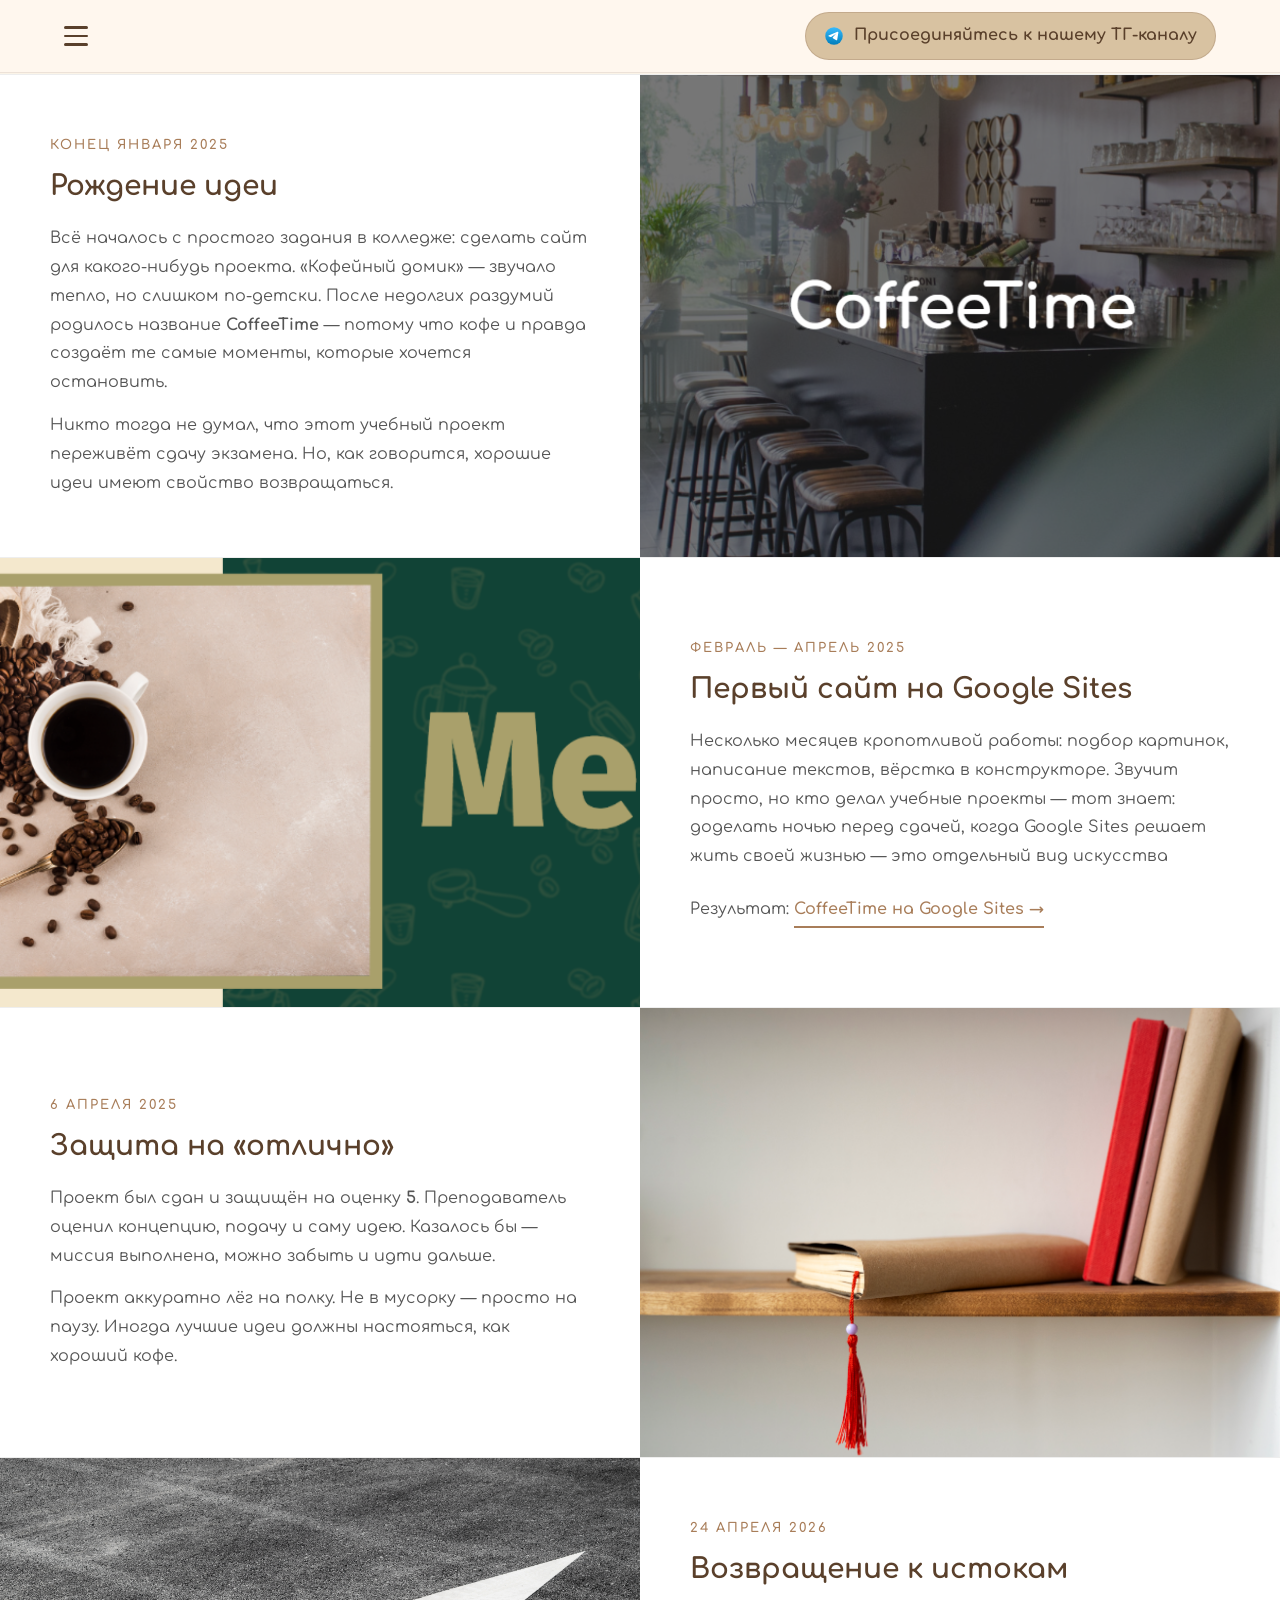
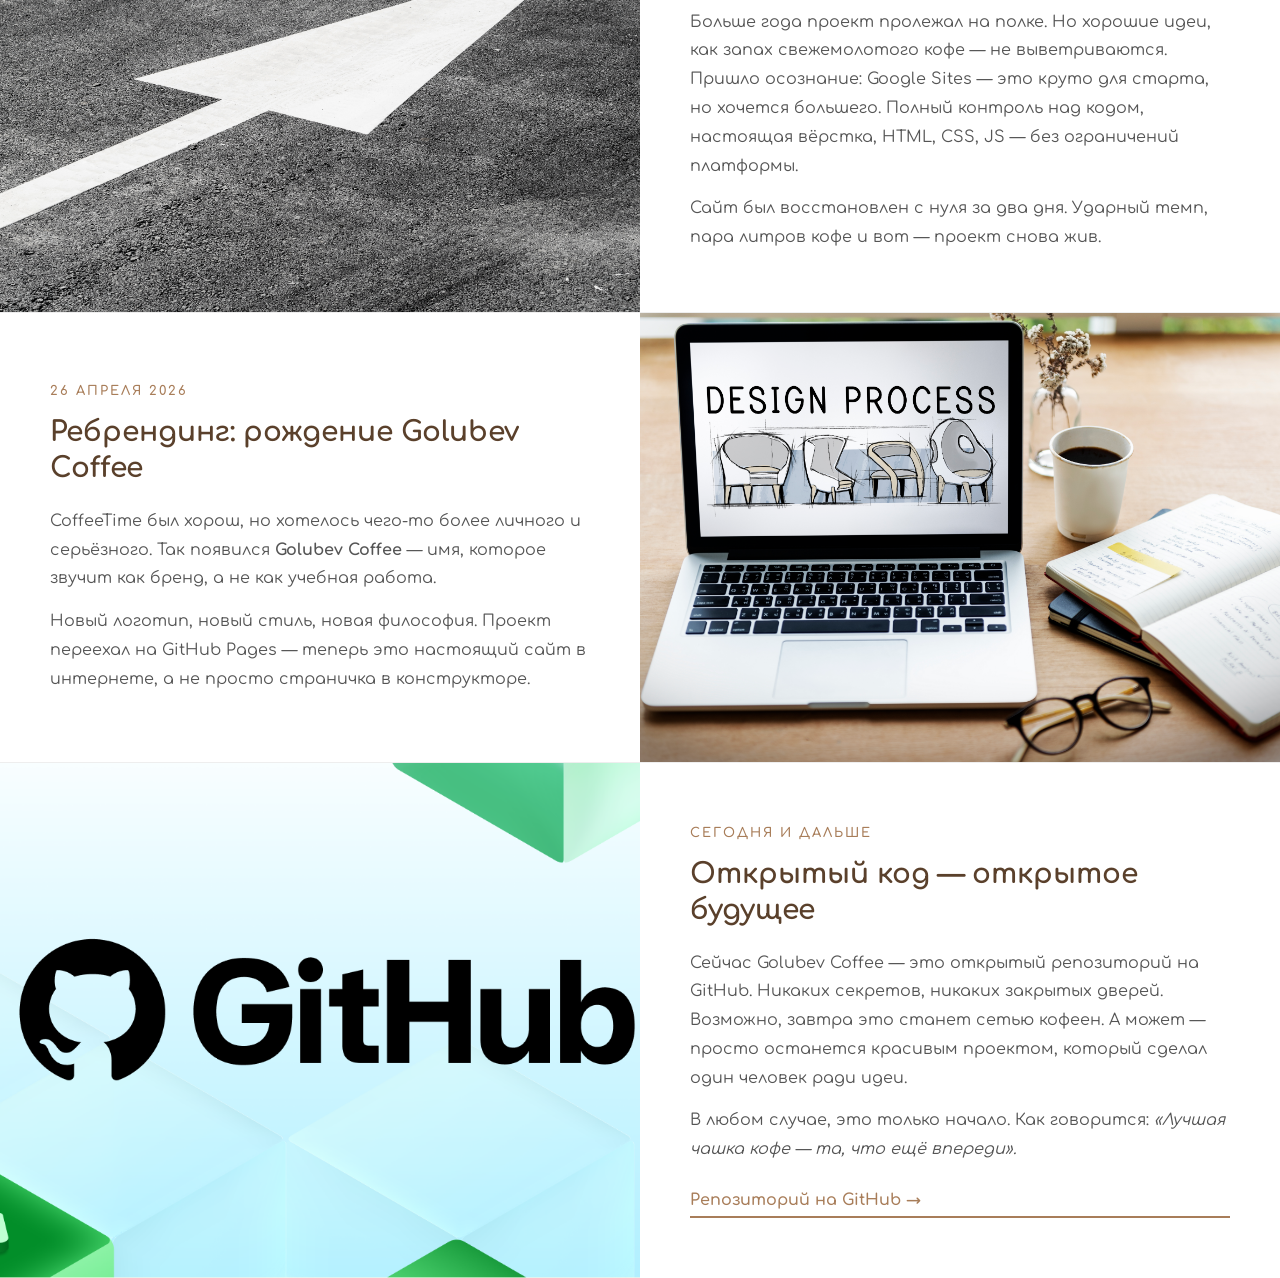
==== about.html @ 254c89e9 "Update: 4.0" ====
<!DOCTYPE html>
<html lang="ru">
<head>
  <meta charset="UTF-8">
  <meta name="viewport" content="width=device-width, initial-scale=1.0">
  <title>О Golubev Coffee</title>
  <link rel="icon" type="image/svg+xml" href="assets/images/ui/logo.svg" sizes="any">
  <link href="https://fonts.googleapis.com/css2?family=Playfair+Display:wght@400;700&family=Roboto&display=swap" rel="stylesheet">
  <link rel="stylesheet" href="assets/css/variables.css">
  <link rel="stylesheet" href="assets/css/base.css">
  <link rel="stylesheet" href="assets/css/layout.css">
  <link rel="stylesheet" href="assets/css/components.css">
  <link rel="stylesheet" href="assets/css/pages/about.css">
  <link rel="stylesheet" href="assets/css/responsive.css">
</head>
<body>

  <!-- КОНТЕНТ СТРАНИЦЫ -->
  <section class="about-page">
    <!-- БЛОК 1: Рождение идеи — текст слева, фото справа -->
    <div class="story-block">
      <div class="story-text">
        <span class="story-date">Конец января 2025</span>
        <h2>Рождение идеи</h2>
        <p>Всё началось с простого задания в колледже: сделать сайт для какого-нибудь проекта. «Кофейный домик» — звучало тепло, но слишком по-детски. После недолгих раздумий родилось название <strong>CoffeeTime</strong> — потому что кофе и правда создаёт те самые моменты, которые хочется остановить.</p>
        <p>Никто тогда не думал, что этот учебный проект переживёт сдачу экзамена. Но, как говорится, хорошие идеи имеют свойство возвращаться.</p>
      </div>
      <div class="story-image" style="background-image: url('assets/images/ui/coffeetime1.png');"></div>
    </div>

    <!-- БЛОК 2: Первый сайт — фото слева, текст справа -->
    <div class="story-block story-block--reverse">
      <div class="story-image" style="background-image: url('assets/images/ui/coffeetime2.png');"></div>
      <div class="story-text">
        <span class="story-date">Февраль — Апрель 2025</span>
        <h2>Первый сайт на Google Sites</h2>
        <p>Несколько месяцев кропотливой работы: подбор картинок, написание текстов, вёрстка в конструкторе. Звучит просто, но кто делал учебные проекты — тот знает: доделать ночью перед сдачей, когда Google Sites решает жить своей жизнью — это отдельный вид искусства</p>
        <p>Результат: <a href="https://sites.google.com/view/coffee-time-ivanovo/главная?authuser=0" target="_blank" class="story-link">CoffeeTime на Google Sites →</a></p>
      </div>
    </div>

    <!-- БЛОК 3: Защита — текст слева, фото справа -->
    <div class="story-block">
      <div class="story-text">
        <span class="story-date">6 апреля 2025</span>
        <h2>Защита на «отлично»</h2>
        <p>Проект был сдан и защищён на оценку <strong>5</strong>. Преподаватель оценил концепцию, подачу и саму идею. Казалось бы — миссия выполнена, можно забыть и идти дальше.</p>
        <p>Проект аккуратно лёг на полку. Не в мусорку — просто на паузу. Иногда лучшие идеи должны настояться, как хороший кофе.</p>
      </div>
      <div class="story-image" style="background-image: url('assets/images/ui/coffeetime3.jpg');"></div>
    </div>

    <!-- БЛОК 4: Возвращение — фото слева, текст справа -->
    <div class="story-block story-block--reverse">
      <div class="story-image" style="background-image: url('assets/images/ui/coffeetime4.jpg');"></div>
      <div class="story-text">
        <span class="story-date">24 апреля 2026</span>
        <h2>Возвращение к истокам</h2>
        <p>Больше года проект пролежал на полке. Но хорошие идеи, как запах свежемолотого кофе — не выветриваются. Пришло осознание: Google Sites — это круто для старта, но хочется большего. Полный контроль над кодом, настоящая вёрстка, HTML, CSS, JS — без ограничений платформы.</p>
        <p>Сайт был восстановлен с нуля за два дня. Ударный темп, пара литров кофе и вот — проект снова жив.</p>
      </div>
    </div>

    <!-- БЛОК 5: Ребрендинг — текст слева, фото справа -->
    <div class="story-block">
      <div class="story-text">
        <span class="story-date">26 апреля 2026</span>
        <h2>Ребрендинг: рождение Golubev Coffee</h2>
        <p>CoffeeTime был хорош, но хотелось чего-то более личного и серьёзного. Так появился <strong>Golubev Coffee</strong> — имя, которое звучит как бренд, а не как учебная работа.</p>
        <p>Новый логотип, новый стиль, новая философия. Проект переехал на GitHub Pages — теперь это настоящий сайт в интернете, а не просто страничка в конструкторе.</p>
      </div>
      <div class="story-image" style="background-image: url('assets/images/ui/coffeetime5.jpg');"></div>
    </div>

    <!-- БЛОК 6: Будущее — фото слева, текст справа -->
    <div class="story-block story-block--reverse">
      <div class="story-image" style="background-image: url('assets/images/ui/coffeetime6.png');"></div>
      <div class="story-text">
        <span class="story-date">Сегодня и дальше</span>
        <h2>Открытый код — открытое будущее</h2>
        <p>Сейчас Golubev Coffee — это открытый репозиторий на GitHub. Никаких секретов, никаких закрытых дверей. Возможно, завтра это станет сетью кофеен. А может — просто останется красивым проектом, который сделал один человек ради идеи.</p>
        <p>В любом случае, это только начало. Как говорится: <em>«Лучшая чашка кофе — та, что ещё впереди».</em></p>
        <a href="https://github.com/Ilyushkaa7/coffee-time" target="_blank" class="story-link">Репозиторий на GitHub →</a>
      </div>
    </div>
  <script src="assets/js/main.js"></script>
</body>
</html>
---- assets/css/variables.css ----
:root {
  /* Насыщенная, дорогая кофейная палитра */
  --primary: #A87D59;       /* light mocha accent */
  --secondary: #D8C2A1;     /* latte cream */
  --dark: #5A402B;          /* espresso brown */
  --light: #FBF4E8;         /* soft milk cream */
  --surface: #FFF7EE;
  --muted: #8F7A65;

  /* Шрифты */
  --font-title: 'Comfortaa', sans-serif;
  --font-text: 'Comfortaa', sans-serif;

  --radius: 14px;
  --transition: 0.25s ease;
  --container-width: 1200px;
}
---- assets/css/base.css ----
@font-face {
  font-family: 'Comfortaa';
  src: url('../fonts/Comfortaa/Comfortaa-Light.ttf') format('truetype');
  font-weight: 300;
  font-style: normal;
  font-display: swap;
}

@font-face {
  font-family: 'Comfortaa';
  src: url('../fonts/Comfortaa/Comfortaa-Regular.ttf') format('truetype');
  font-weight: 400;
  font-style: normal;
  font-display: swap;
}

@font-face {
  font-family: 'Comfortaa';
  src: url('../fonts/Comfortaa/Comfortaa-Medium.ttf') format('truetype');
  font-weight: 500;
  font-style: normal;
  font-display: swap;
}

@font-face {
  font-family: 'Comfortaa';
  src: url('../fonts/Comfortaa/Comfortaa-SemiBold.ttf') format('truetype');
  font-weight: 600;
  font-style: normal;
  font-display: swap;
}

@font-face {
  font-family: 'Comfortaa';
  src: url('../fonts/Comfortaa/Comfortaa-Bold.ttf') format('truetype');
  font-weight: 700;
  font-style: normal;
  font-display: swap;
}

/* Reset */
*,
*::before,
*::after {
  box-sizing: border-box;
  margin: 0;
  padding: 0;
}

/* Base document */
html {
  scroll-behavior: smooth;
}

body {
  font-family: var(--font-text);
  background-color: var(--light);
  color: var(--dark);
  line-height: 1.6;
}

/* Media defaults */
img {
  max-width: 100%;
  display: block;
}

/* Links */
a {
  color: inherit;
  text-decoration: none;
}

/* Lists */
ul {
  list-style: none;
}

/* Layout container */
.container {
  max-width: var(--container-width);
  margin: 0 auto;
  padding: 0 20px;
}

/* Headings */
h1, h2, h3 {
  font-family: var(--font-title);
}

/* Layout spacing for fixed header */
body.has-header {
  padding-top: 74px;
}

body.home-page {
  padding-top: 0;
}

@media (max-width: 480px) {
  body.has-header {
    padding-top: 66px;
  }
}
---- assets/css/layout.css ----
/* =========================
   HEADER LAYOUT
========================= */

/* NOTE: avoid conflicting with .site-header in components */
.header-inner {
  display: flex;
  justify-content: space-between;
  align-items: center;
  padding: 20px 0;
}

/* Logo (layout-level only sizing behavior) */
.logo-img {
  height: 100px;
  width: auto;
  display: block;
}

/* Navigation layout */
nav ul {
  display: flex;
  gap: 20px;
}

nav a {
  transition: var(--transition);
}

nav a:hover {
  color: var(--primary);
}

/* =========================
   RESPONSIVE SAFETY (minimal fix)
========================= */

@media (max-width: 768px) {
  .footer-grid {
    grid-template-columns: 1fr;
  }

  nav ul {
    flex-wrap: wrap;
    justify-content: center;
  }
}
---- assets/css/components.css ----
/* ==========================================================================
   PRODUCT CARD (Для меню)
   ========================================================================== */
.card.hidden {
  display: none !important;
}

.card {
  background: var(--surface);
}

.card:hover {
  transform: translateY(-8px);
  box-shadow: 0 16px 32px rgba(90, 64, 43, 0.1);
}

.card img {
  width: 100%;
  height: 210px;
  object-fit: cover;
  transition: transform 0.4s ease;
}

.card:hover img { transform: scale(1.05); }

.card h3 {
  margin: 14px 16px 6px;
  font-family: var(--font-title);
  font-size: 18px;
  color: var(--dark);
}

.card p {
  margin: 0 16px 10px;
  font-size: 13px;
  color: #8A7A77;
  flex: 1;
}

.price {
  margin: 0 16px 16px;
  font-family: var(--font-title);
  font-weight: 700;
  font-size: 20px;
  color: var(--primary);
}

.badge {
  position: absolute;
  top: 14px;
  left: 14px;
  background: var(--primary);
  color: white;
  font-size: 11px;
  font-weight: 600;
  padding: 5px 10px;
  border-radius: 8px;
  text-transform: uppercase;
  letter-spacing: 0.5px;
}

/* ==========================================================================
   HEADER LAYOUT & COMPONENT
   ========================================================================== */
.site-header {
  position: fixed;
  inset: 0 0 auto 0;
  z-index: 998;
  background: var(--surface);
  border-bottom: 1px solid rgba(110, 78, 59, 0.12);
  transition: box-shadow 0.3s ease;
}

.home-page .site-header { display: none !important; }
.site-header.scrolled { box-shadow: 0 2px 20px rgba(45, 27, 24, 0.05); }

.header-inner {
  max-width: var(--container-width);
  margin: 0 auto;
  padding: 12px 24px;
  display: flex;
  align-items: center;
  justify-content: space-between;
  gap: 16px;
}

.burger-btn {
  width: 40px;
  height: 40px;
  background: transparent;
  border: 0;
  cursor: pointer;
  display: flex;
  flex-direction: column;
  justify-content: center;
  gap: 6px;
  z-index: 1000;
}

.burger-btn span {
  width: 24px;
  height: 2.5px;
  background: var(--dark);
  border-radius: 2px;
  transition: 0.3s;
}

.header-cta {
  display: flex;
  align-items: center;
}

.header-cta a {
  display: inline-flex;
  align-items: center;
  justify-content: center;
  padding: 10px 18px;
  border-radius: 999px;
  background: var(--secondary);
  color: var(--dark);
  font-weight: 700;
  text-decoration: none;
  border: 1px solid rgba(110, 78, 59, 0.2);
  transition: var(--transition);
}

.header-cta a:hover {
  background: var(--primary);
  color: white;
}

.burger-btn.open span:nth-child(1) { transform: translateY(8.5px) rotate(45deg); }
.burger-btn.open span:nth-child(2) { opacity: 0; }
.burger-btn.open span:nth-child(3) { transform: translateY(-8.5px) rotate(-45deg); }

/* ==========================================================================
   NAV OVERLAY
   ========================================================================== */
.nav-overlay {
  position: fixed;
  inset: 0;
  background: var(--light);
  opacity: 0;
  visibility: hidden;
  transition: 0.35s;
  z-index: 999;
}

.nav-overlay.open {
  opacity: 1;
  visibility: visible;
}

.hero-split { display: flex; min-height: 100vh; }
.hero-left {
  flex: 1;
  padding: 80px 60px;
  background: var(--surface);
  display: flex;
  flex-direction: column;
  justify-content: center;
}

.hero-nav ul {
  list-style: none;
  padding: 0;
  margin: 0;
  display: flex;
  flex-direction: column;
  gap: 24px;
}

.hero-nav a {
  font-family: var(--font-title);
  font-size: 32px;
  font-weight: 700;
  color: var(--dark);
  text-decoration: none;
  transition: var(--transition);
  display: inline-block;
}

.hero-nav a:hover {
  color: var(--primary);
  transform: translateX(10px);
}

.hero-contacts {
  margin-top: 40px;
  display: flex;
  flex-direction: column;
  gap: 10px;
}

.hero-contacts a {
  color: var(--dark);
  font-weight: 600;
  text-decoration: none;
  transition: color 0.3s ease;
}

.hero-contacts a:hover {
  color: var(--primary);
}

.hero-right {
  flex: 1;
  display: flex;
  align-items: stretch;
  justify-content: center;
  padding: 80px 60px;
}

.hero-preview {
  width: 100%;
  max-width: none;
  min-height: 100%;
  background: linear-gradient(180deg, rgba(248,240,232,0.99), rgba(255,255,255,0.95));
  border: 1px solid rgba(110, 78, 59, 0.12);
  border-radius: 32px;
  padding: 24px;
  box-shadow: 0 18px 45px rgba(90, 64, 43, 0.12);
  display: flex;
  flex-direction: column;
}

.hero-preview-image {
  width: 100%;
  flex: 1 1 auto;
  min-height: 0;
  border-radius: 24px;
  background-color: rgba(255, 247, 238, 0.95);
  background-size: cover;
  background-position: center;
  background-repeat: no-repeat;
  transition: background-image 0.35s ease, transform 0.35s ease;
}

.hero-preview-label {
  margin-top: 18px;
  font-family: var(--font-title);
  font-size: 16px;
  color: var(--dark);
  text-align: center;
}

.header-cta a {
  display: inline-flex;
  align-items: center;
  justify-content: center;
  gap: 10px;
  padding: 10px 18px;
  border-radius: 999px;
  background: var(--secondary);
  color: var(--dark);
  font-weight: 700;
  text-decoration: none;
  border: 1px solid rgba(110, 78, 59, 0.2);
  transition: var(--transition);
}

.header-cta a .tg-icon {
  width: 20px;
  height: 20px;
  display: inline-block;
  filter: none;
}

.header-cta a:hover {
  background: var(--primary);
  color: white;
}

/* ==========================================================================
   CONTACTS PAGE
   ========================================================================== */
.contacts-page {
  padding: 120px 0 60px;
  background: var(--light);
  min-height: 100vh;
}

.contacts-container {
  max-width: var(--container-width);
  margin: 0 auto;
  padding: 0 24px;
}

.contacts-title {
  text-align: center;
  font-family: var(--font-title);
  font-size: 42px;
  font-weight: 700;
  color: var(--dark);
  margin-bottom: 40px;
}

#map {
  width: 100%;
  height: 450px;
  border-radius: 24px;
  box-shadow: 0 12px 32px rgba(45, 27, 24, 0.06);
  border: 1px solid #EFEBE9;
  background: #eee;
}

.contacts-grid {
  display: grid;
  grid-template-columns: repeat(auto-fit, minmax(300px, 1fr));
  gap: 30px;
  margin-top: 40px;
}

.contact-card {
  background: var(--surface);
  border-radius: 24px;
  padding: 40px 30px;
  text-align: center;
  box-shadow: 0 8px 24px rgba(90, 64, 43, 0.05);
  border: 2px solid transparent;
  transition: var(--transition);
  display: flex;
  flex-direction: column;
  align-items: center;
  justify-content: center;
}

.contact-card:hover {
  transform: translateY(-6px);
  box-shadow: 0 16px 36px rgba(78, 52, 46, 0.08);
  border-color: #EFEBE9;
}

.contact-icon {
  font-size: 40px;
  margin-bottom: 16px;
}

.contact-card h3 {
  font-family: var(--font-title);
  font-size: 20px;
  color: var(--dark);
  margin: 0 0 12px 0;
}

.contact-card p {
  font-size: 15px;
  color: #7D6E6B;
  line-height: 1.6;
  margin: 0;
}

/* Telegram Карточка (Премиальный кофейный градиент) */
.contact-card-tg {
  background: linear-gradient(135deg, #4E342E, #2D1B18);
  border: none;
}

.contact-tg-link {
  text-decoration: none;
  display: flex;
  flex-direction: column;
  align-items: center;
  gap: 16px;
  width: 100%;
  height: 100%;
  justify-content: center;
}

.contact-card-tg .tg-text {
  font-family: var(--font-title);
  color: white;
  font-size: 18px;
  font-weight: 700;
  transition: var(--transition);
}

.contact-icon-tg {
  background: rgba(255, 255, 255, 0.1);
  width: 65px;
  height: 65px;
  display: flex;
  align-items: center;
  justify-content: center;
  border-radius: 50%;
  transition: var(--transition);
}

/* Стилизация SVG иконки внутри круга */
.contact-icon-tg img {
  width: 28px;
  height: 28px;
  filter: brightness(0) invert(1); /* Делает вашу темную иконку белой */
}

/* Эффекты ховера для Telegram */
.contact-card-tg:hover {
  transform: translateY(-6px);
  box-shadow: 0 16px 36px rgba(45, 27, 24, 0.3);
}

.contact-card-tg:hover .contact-icon-tg {
  background: #FFFDFB;
}

.contact-card-tg:hover .contact-icon-tg img {
  filter: none; /* Возвращает исходный цвет SVG при наведении, либо задай через fill */
}

.contact-card-tg:hover .tg-text {
  color: #FFFDFB;
  opacity: 0.9;
}

/* ==========================================================================
   RESPONSIVE / АДАПТИВ
   ========================================================================== */
@media (max-width: 768px) {
  .hero-split { flex-direction: column; }
  .hero-left { flex: 0 0 100%; padding: 40px 24px; }
  .hero-nav a { font-size: 26px; }

  .contacts-title { font-size: 32px; }
  #map { height: 320px; }
  .contacts-grid { grid-template-columns: 1fr; gap: 20px; }
}
---- assets/css/pages/about.css ----
/* ===== СТРАНИЦА "О GOLUBEV COFFEE" ===== */

.about-page {
  padding: 0;
}

.about-title {
  text-align: center;
  font-size: 40px;
  font-family: var(--font-title);
  color: var(--dark);
  margin-bottom: 10px;
}

.about-subtitle {
  text-align: center;
  font-size: 18px;
  color: #888;
  margin-bottom: 60px;
  font-family: var(--font-text);
}

/* ----- БЛОКИ ИСТОРИИ ----- */
.story-block {
  display: flex;
  min-height: 450px;
  border-top: 1px solid #eee;
}

.story-block:last-child {
  border-bottom: 1px solid #eee;
}

.story-text {
  flex: 1 1 50%;
  padding: 60px 50px;
  display: flex;
  flex-direction: column;
  justify-content: center;
  background: white;
}

.story-image {
  flex: 1 1 50%;
  background-size: cover;
  background-position: center;
  min-height: 350px;
}

.story-block--reverse .story-text {
  order: 2;
}

.story-block--reverse .story-image {
  order: 1;
}

.story-date {
  font-family: var(--font-text);
  font-size: 13px;
  font-weight: 600;
  text-transform: uppercase;
  letter-spacing: 2px;
  color: var(--primary);
  margin-bottom: 12px;
}

.story-text h2 {
  font-family: var(--font-title);
  font-size: 28px;
  color: var(--dark);
  margin-bottom: 20px;
  line-height: 1.3;
}

.story-text p {
  font-family: var(--font-text);
  font-size: 16px;
  color: #555;
  line-height: 1.8;
  margin-bottom: 14px;
}

.story-text p:last-child {
  margin-bottom: 0;
}

.story-link {
  display: inline-block;
  margin-top: 10px;
  color: var(--primary);
  font-weight: 600;
  text-decoration: none;
  border-bottom: 2px solid var(--primary);
  transition: all 0.3s;
  padding-bottom: 2px;
}

.story-link:hover {
  color: var(--dark);
  border-color: var(--dark);
  transform: translateX(4px);
}

/* ========== MEDIA ========== */
@media (max-width: 768px) {
  .about-page {
    padding: 0;
  }

  .about-title {
    font-size: 30px;
  }

  .about-subtitle {
    font-size: 15px;
    margin-bottom: 40px;
  }

  .story-block {
    flex-direction: column !important;
    min-height: auto;
  }

  .story-text {
    padding: 40px 24px;
    order: 2 !important;
  }

  .story-image {
    min-height: 250px;
    order: 1 !important;
  }

  .story-text h2 {
    font-size: 24px;
  }

  .story-text p {
    font-size: 15px;
  }
}

@media (max-width: 480px) {
  .about-title {
    font-size: 24px;
  }

  .story-text {
    padding: 30px 20px;
  }

  .story-text h2 {
    font-size: 20px;
  }

  .story-image {
    min-height: 200px;
  }
}
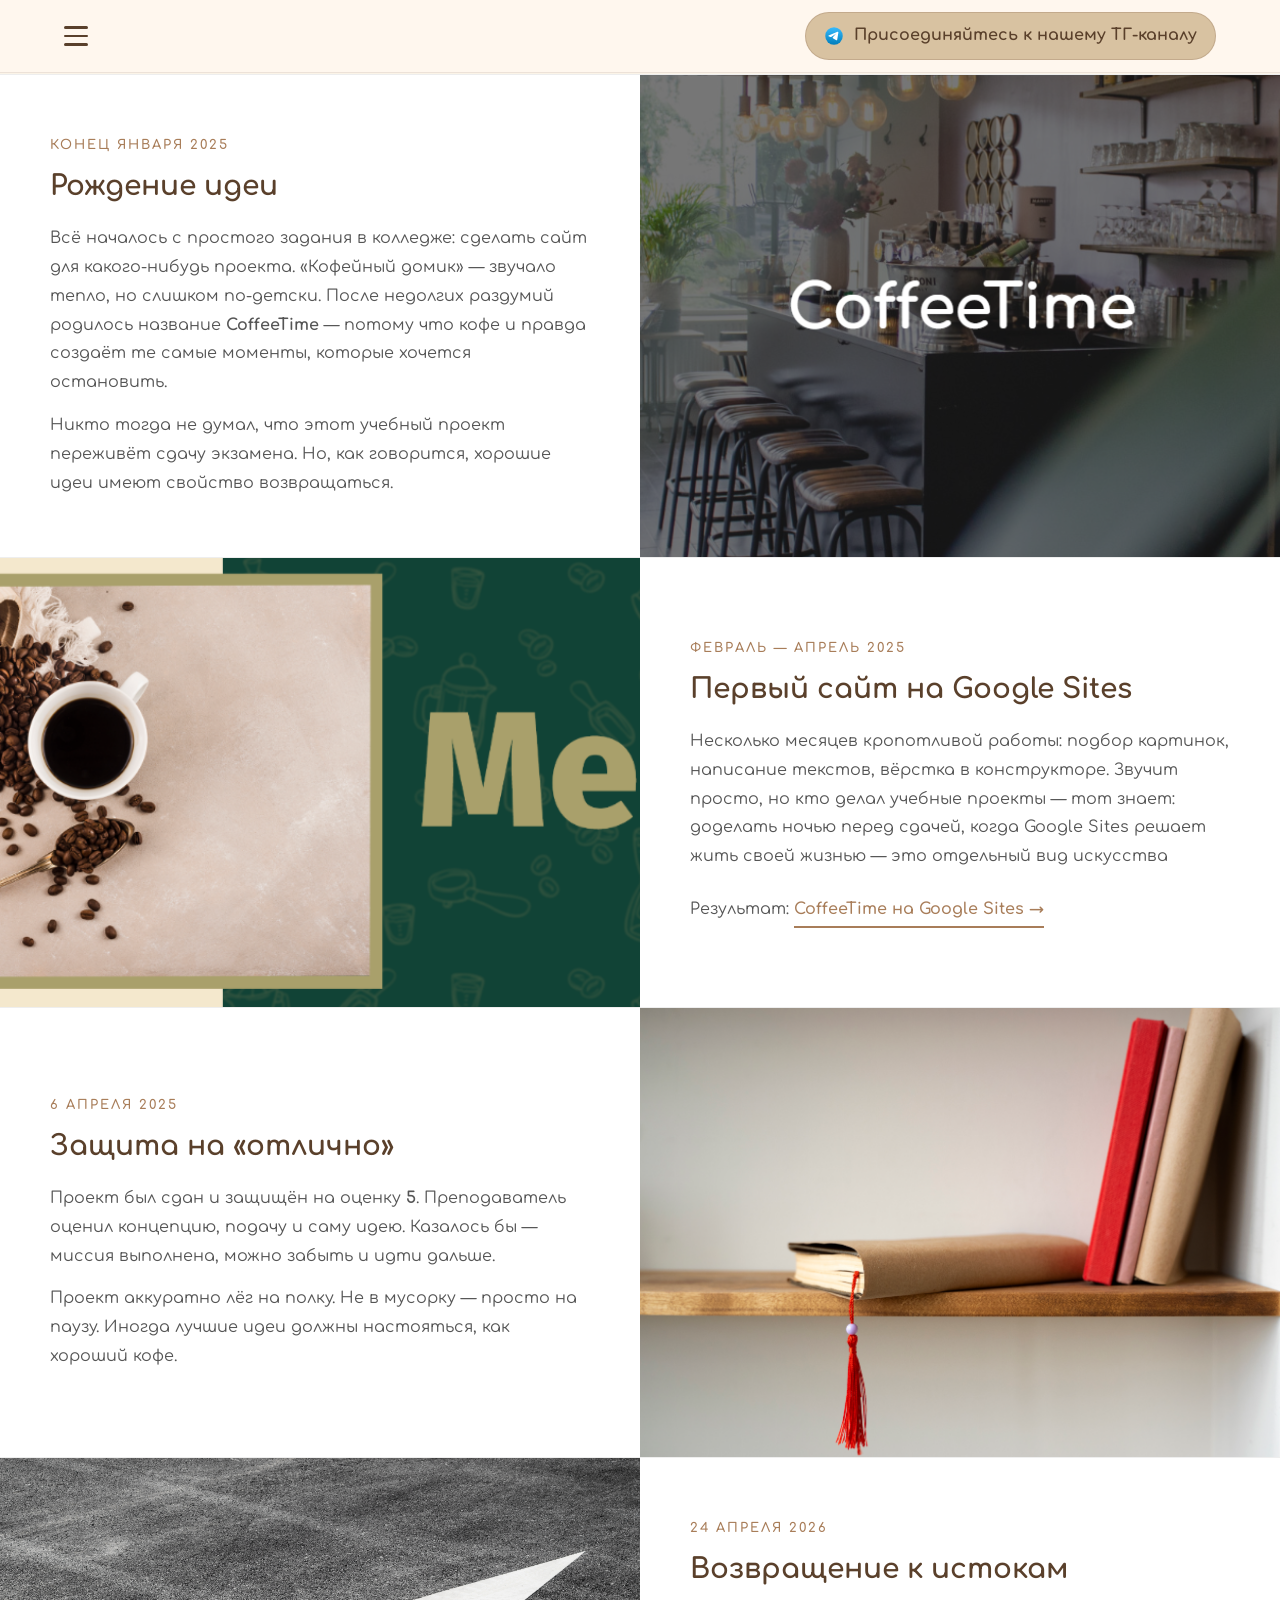
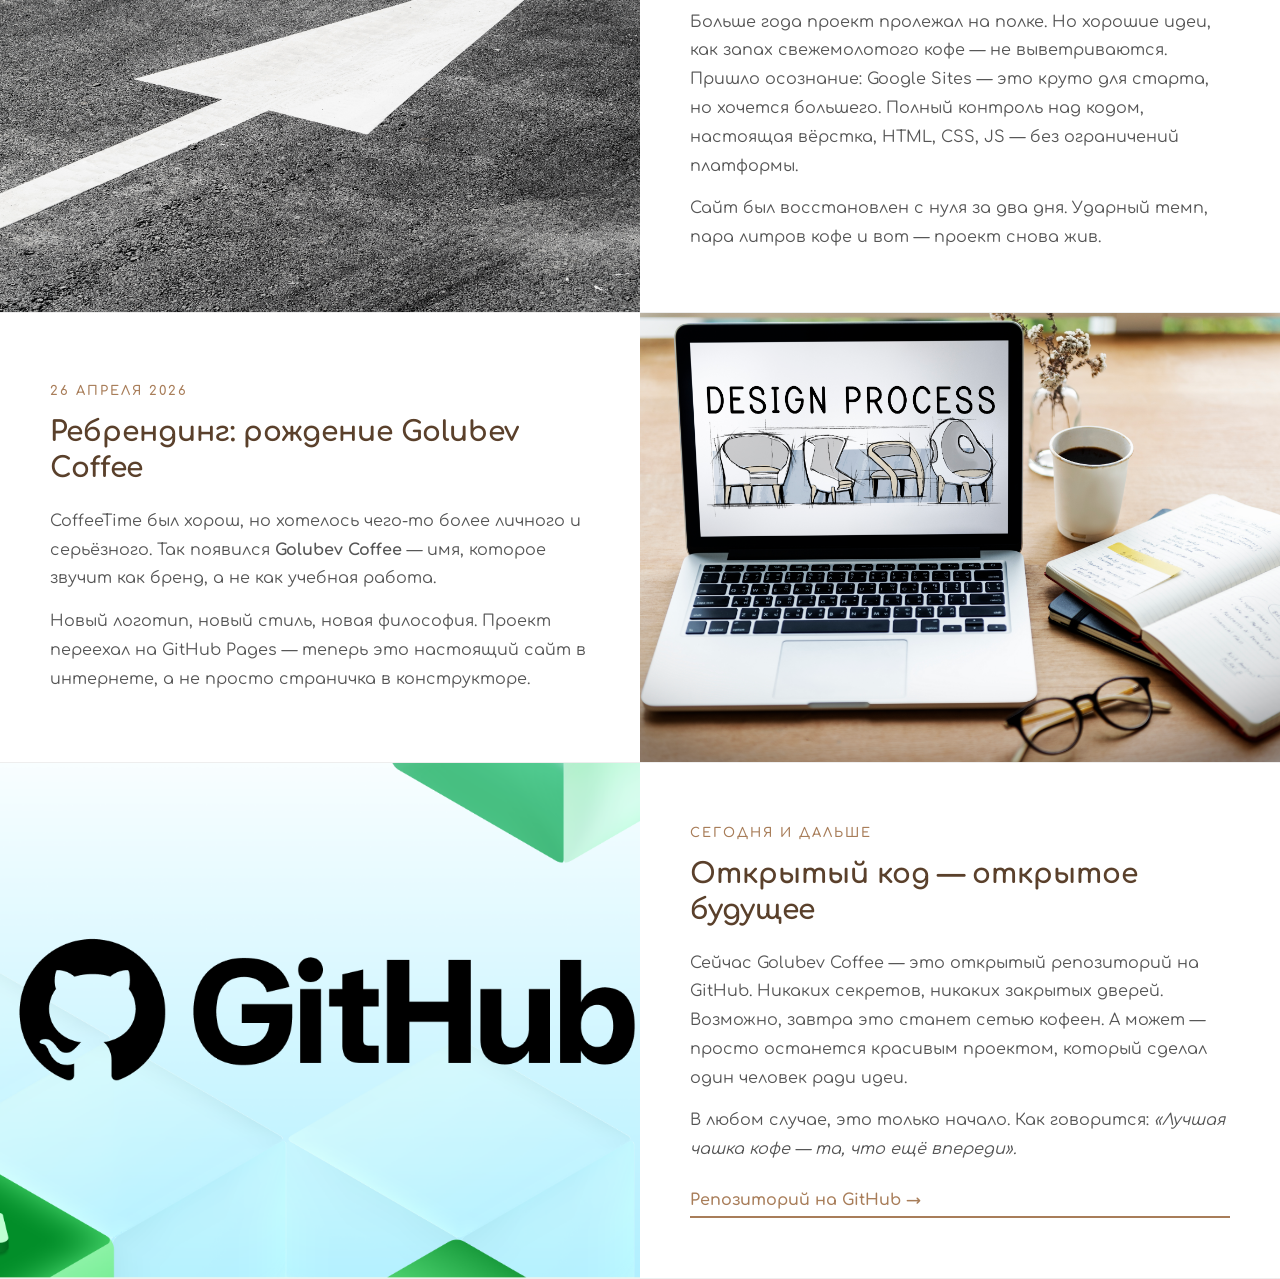
==== commit a24fafc2: "Clean up Golubev Coffee website" ====
--- a/about.html
+++ b/about.html
@@ -1,4 +1,4 @@
-<!DOCTYPE html>
+﻿<!DOCTYPE html>
 <html lang="ru">
 <head>
   <meta charset="UTF-8">
@@ -80,9 +80,11 @@
         <h2>Открытый код — открытое будущее</h2>
         <p>Сейчас Golubev Coffee — это открытый репозиторий на GitHub. Никаких секретов, никаких закрытых дверей. Возможно, завтра это станет сетью кофеен. А может — просто останется красивым проектом, который сделал один человек ради идеи.</p>
         <p>В любом случае, это только начало. Как говорится: <em>«Лучшая чашка кофе — та, что ещё впереди».</em></p>
-        <a href="https://github.com/Ilyushkaa7/coffee-time" target="_blank" class="story-link">Репозиторий на GitHub →</a>
+        <a href="https://github.com/Ilyushkaa7/golubevcoffee" target="_blank" class="story-link">Репозиторий на GitHub →</a>
       </div>
     </div>
-  <script src="assets/js/main.js"></script>
+  </section>
+  <script src="assets/js/main.js" defer></script>
 </body>
-</html>+</html>
+
--- a/assets/css/responsive.css
+++ b/assets/css/responsive.css
@@ -0,0 +1,76 @@
+@media (max-width: 1024px) {
+  .header-inner {
+    padding: 10px 18px;
+  }
+
+  .hero-split {
+    flex-direction: column;
+  }
+
+  .hero-left,
+  .hero-right {
+    padding: 56px 32px;
+  }
+
+  .hero-right {
+    min-height: 360px;
+  }
+
+  .hero-nav a {
+    font-size: 28px;
+  }
+}
+
+@media (max-width: 768px) {
+  body.has-header {
+    padding-top: 66px;
+  }
+
+  .header-cta a {
+    padding: 8px 12px;
+    font-size: 13px;
+  }
+
+  .hero-left,
+  .hero-right {
+    padding: 40px 22px;
+  }
+
+  .hero-nav a {
+    font-size: 24px;
+  }
+
+  .hero-preview {
+    border-radius: 22px;
+    padding: 16px;
+  }
+
+  .hero-preview-image {
+    min-height: 240px;
+    border-radius: 18px;
+  }
+}
+
+@media (max-width: 520px) {
+  .header-inner {
+    gap: 10px;
+  }
+
+  .header-cta a span {
+    display: none;
+  }
+
+  .hero-nav ul {
+    gap: 18px;
+  }
+
+  .hero-nav a {
+    font-size: 21px;
+  }
+
+  .hero-contacts {
+    margin-top: 30px;
+    font-size: 14px;
+  }
+}
+
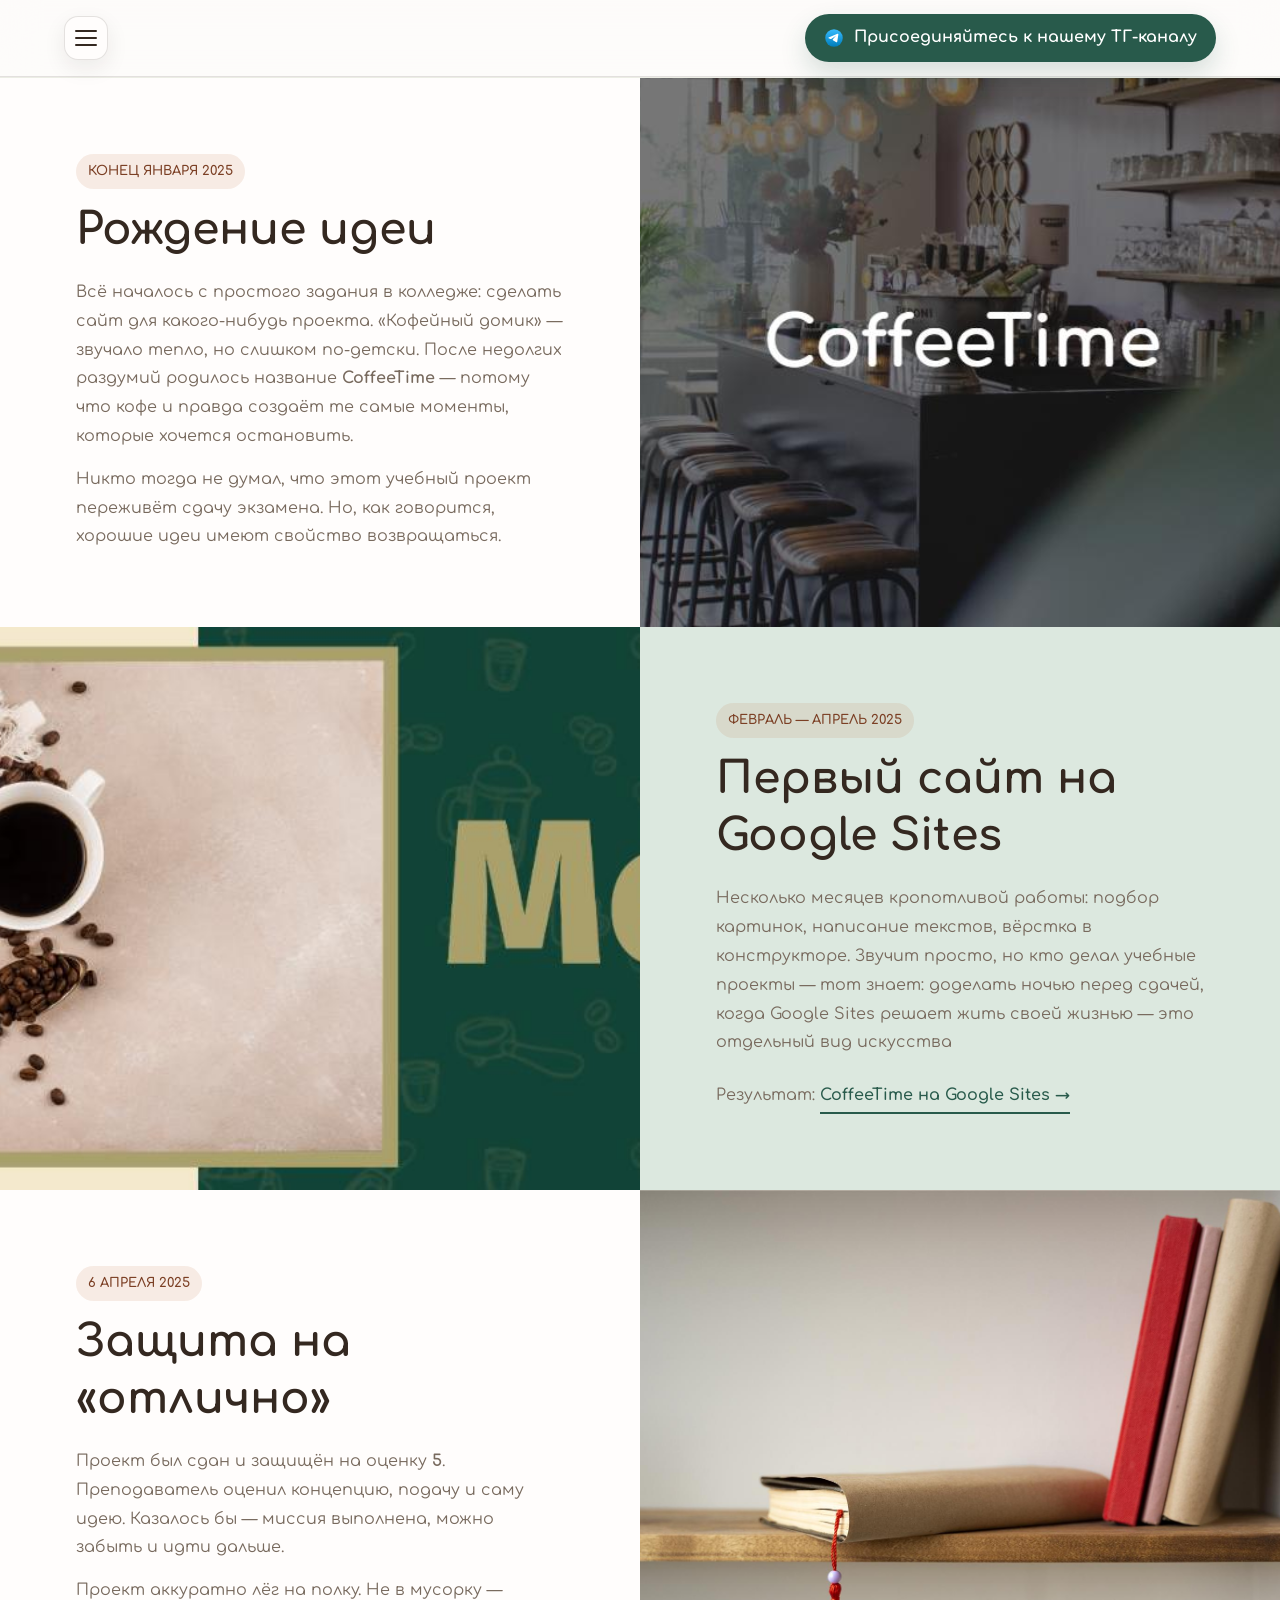
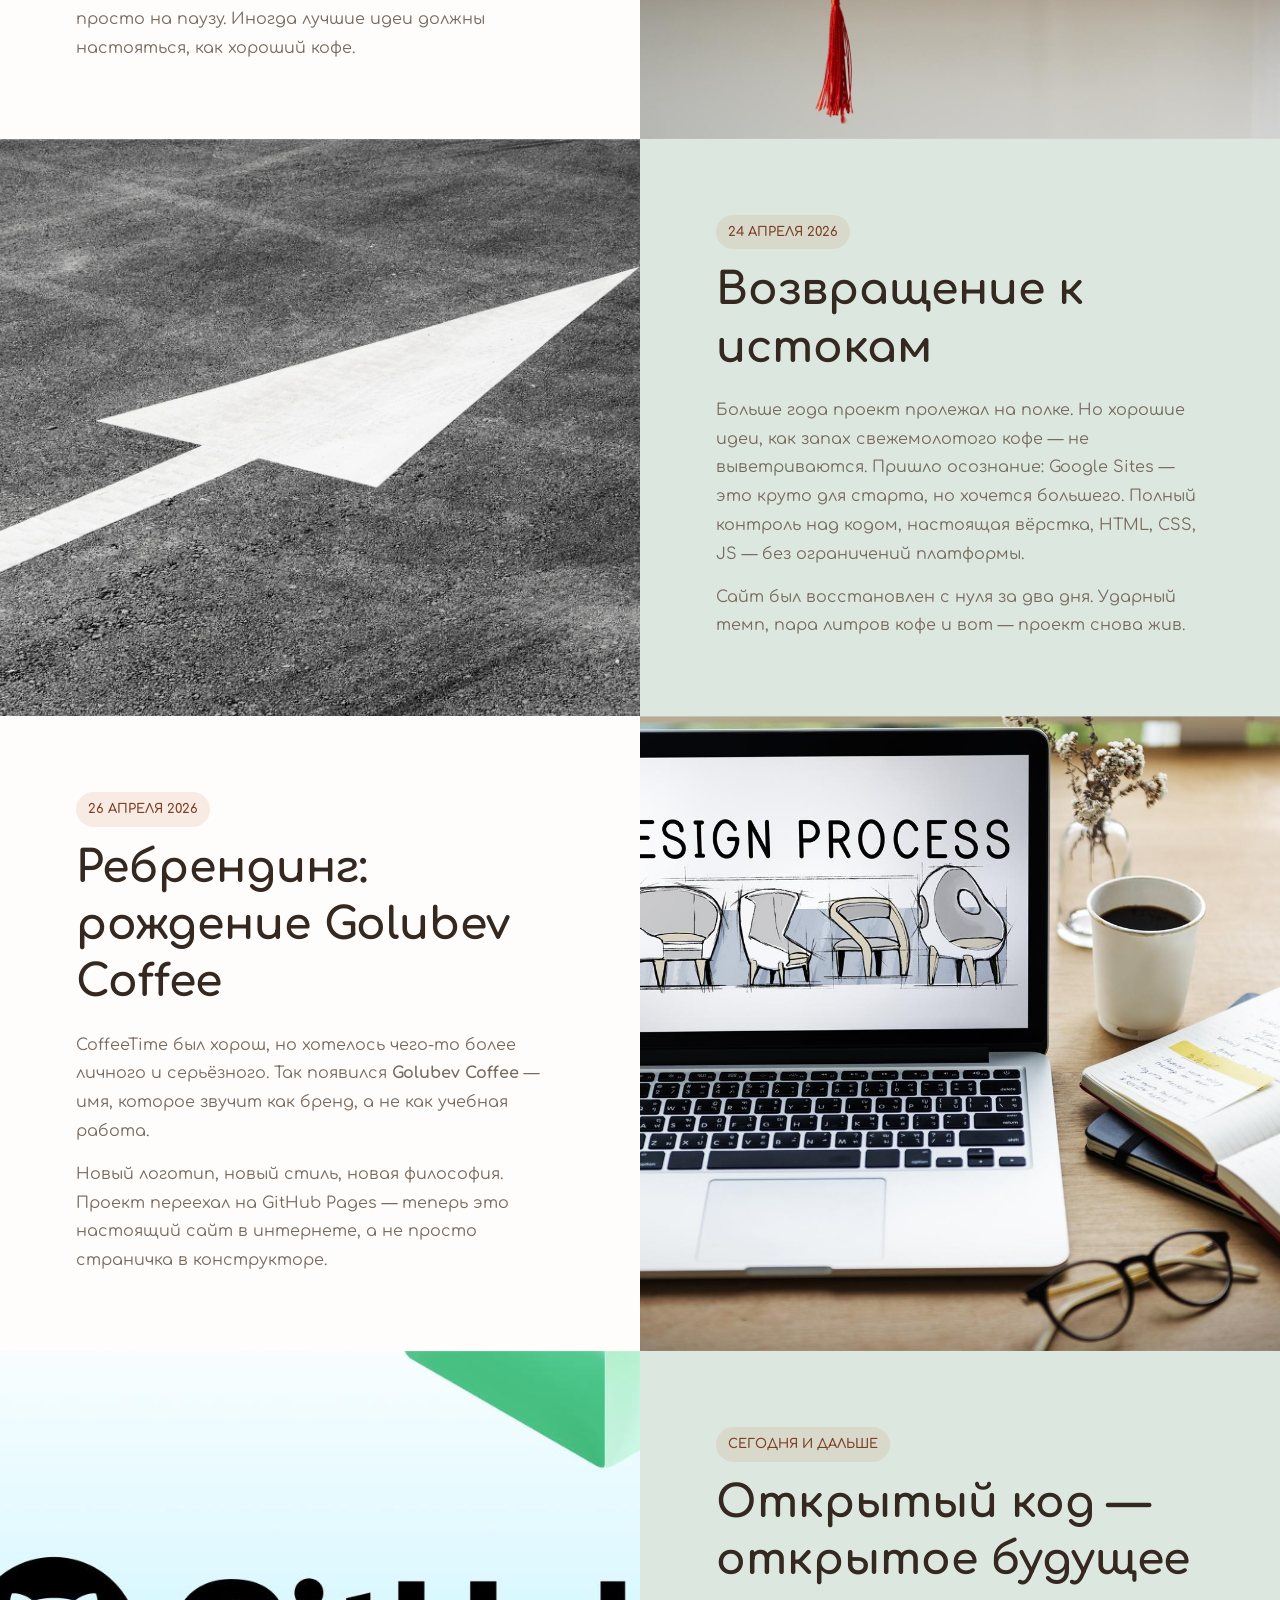
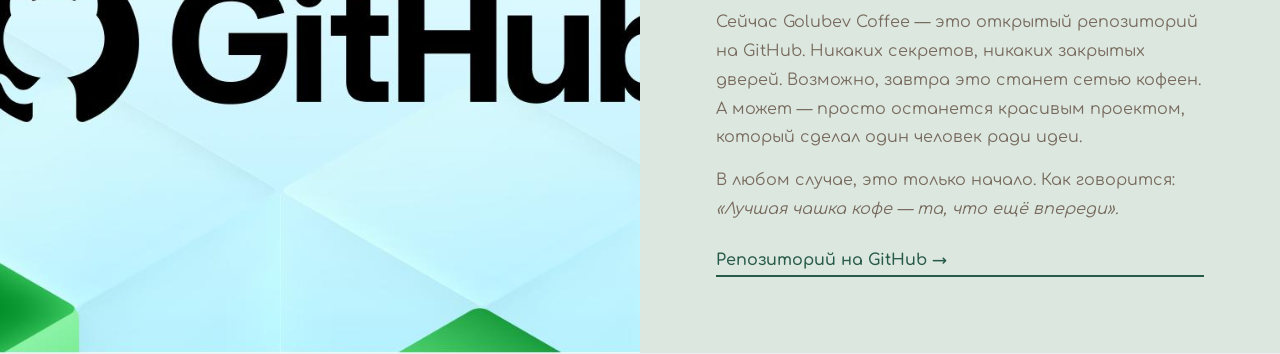
==== commit 842d7fe4: "Optimize images and fix header controls" ====
--- a/about.html
+++ b/about.html
@@ -5,13 +5,13 @@
   <meta name="viewport" content="width=device-width, initial-scale=1.0">
   <title>О Golubev Coffee</title>
   <link rel="icon" type="image/svg+xml" href="assets/images/ui/logo.svg" sizes="any">
-  <link href="https://fonts.googleapis.com/css2?family=Playfair+Display:wght@400;700&family=Roboto&display=swap" rel="stylesheet">
   <link rel="stylesheet" href="assets/css/variables.css">
   <link rel="stylesheet" href="assets/css/base.css">
   <link rel="stylesheet" href="assets/css/layout.css">
   <link rel="stylesheet" href="assets/css/components.css">
   <link rel="stylesheet" href="assets/css/pages/about.css">
   <link rel="stylesheet" href="assets/css/responsive.css">
+  <link rel="stylesheet" href="assets/css/redesign.css">
 </head>
 <body>
 
@@ -25,12 +25,12 @@
         <p>Всё началось с простого задания в колледже: сделать сайт для какого-нибудь проекта. «Кофейный домик» — звучало тепло, но слишком по-детски. После недолгих раздумий родилось название <strong>CoffeeTime</strong> — потому что кофе и правда создаёт те самые моменты, которые хочется остановить.</p>
         <p>Никто тогда не думал, что этот учебный проект переживёт сдачу экзамена. Но, как говорится, хорошие идеи имеют свойство возвращаться.</p>
       </div>
-      <div class="story-image" style="background-image: url('assets/images/ui/coffeetime1.png');"></div>
+      <div class="story-image" style="background-image: url('assets/images/optimized/coffeetime1.jpg');"></div>
     </div>
 
     <!-- БЛОК 2: Первый сайт — фото слева, текст справа -->
     <div class="story-block story-block--reverse">
-      <div class="story-image" style="background-image: url('assets/images/ui/coffeetime2.png');"></div>
+      <div class="story-image" style="background-image: url('assets/images/optimized/coffeetime2.jpg');"></div>
       <div class="story-text">
         <span class="story-date">Февраль — Апрель 2025</span>
         <h2>Первый сайт на Google Sites</h2>
@@ -47,12 +47,12 @@
         <p>Проект был сдан и защищён на оценку <strong>5</strong>. Преподаватель оценил концепцию, подачу и саму идею. Казалось бы — миссия выполнена, можно забыть и идти дальше.</p>
         <p>Проект аккуратно лёг на полку. Не в мусорку — просто на паузу. Иногда лучшие идеи должны настояться, как хороший кофе.</p>
       </div>
-      <div class="story-image" style="background-image: url('assets/images/ui/coffeetime3.jpg');"></div>
+      <div class="story-image" style="background-image: url('assets/images/optimized/coffeetime3.jpg');"></div>
     </div>
 
     <!-- БЛОК 4: Возвращение — фото слева, текст справа -->
     <div class="story-block story-block--reverse">
-      <div class="story-image" style="background-image: url('assets/images/ui/coffeetime4.jpg');"></div>
+      <div class="story-image" style="background-image: url('assets/images/optimized/coffeetime4.jpg');"></div>
       <div class="story-text">
         <span class="story-date">24 апреля 2026</span>
         <h2>Возвращение к истокам</h2>
@@ -69,12 +69,12 @@
         <p>CoffeeTime был хорош, но хотелось чего-то более личного и серьёзного. Так появился <strong>Golubev Coffee</strong> — имя, которое звучит как бренд, а не как учебная работа.</p>
         <p>Новый логотип, новый стиль, новая философия. Проект переехал на GitHub Pages — теперь это настоящий сайт в интернете, а не просто страничка в конструкторе.</p>
       </div>
-      <div class="story-image" style="background-image: url('assets/images/ui/coffeetime5.jpg');"></div>
+      <div class="story-image" style="background-image: url('assets/images/optimized/coffeetime5.jpg');"></div>
     </div>
 
     <!-- БЛОК 6: Будущее — фото слева, текст справа -->
     <div class="story-block story-block--reverse">
-      <div class="story-image" style="background-image: url('assets/images/ui/coffeetime6.png');"></div>
+      <div class="story-image" style="background-image: url('assets/images/optimized/coffeetime6.jpg');"></div>
       <div class="story-text">
         <span class="story-date">Сегодня и дальше</span>
         <h2>Открытый код — открытое будущее</h2>
--- a/assets/css/variables.css
+++ b/assets/css/variables.css
@@ -1,17 +1,23 @@
 :root {
-  /* Насыщенная, дорогая кофейная палитра */
-  --primary: #A87D59;       /* light mocha accent */
-  --secondary: #D8C2A1;     /* latte cream */
-  --dark: #5A402B;          /* espresso brown */
-  --light: #FBF4E8;         /* soft milk cream */
-  --surface: #FFF7EE;
-  --muted: #8F7A65;
+  --primary: #B96F3D;
+  --primary-dark: #7B3F24;
+  --secondary: #D9B56F;
+  --accent: #285A4B;
+  --accent-soft: #DCE8DF;
+  --dark: #201A16;
+  --ink: #342820;
+  --light: #F7F1E8;
+  --surface: #FFFDFC;
+  --surface-strong: #F0E3D2;
+  --muted: #786A5E;
+  --line: rgba(32, 26, 22, 0.12);
+  --shadow: 0 18px 48px rgba(32, 26, 22, 0.12);
 
   /* Шрифты */
   --font-title: 'Comfortaa', sans-serif;
   --font-text: 'Comfortaa', sans-serif;
 
-  --radius: 14px;
+  --radius: 18px;
   --transition: 0.25s ease;
   --container-width: 1200px;
-}+}
--- a/assets/css/base.css
+++ b/assets/css/base.css
@@ -54,9 +54,12 @@
 
 body {
   font-family: var(--font-text);
-  background-color: var(--light);
+  background:
+    linear-gradient(180deg, rgba(220, 232, 223, 0.48), transparent 360px),
+    var(--light);
   color: var(--dark);
   line-height: 1.6;
+  overflow-x: hidden;
 }
 
 /* Media defaults */
@@ -86,11 +89,16 @@
 /* Headings */
 h1, h2, h3 {
   font-family: var(--font-title);
+  letter-spacing: 0;
+}
+
+p {
+  color: var(--muted);
 }
 
 /* Layout spacing for fixed header */
 body.has-header {
-  padding-top: 74px;
+  padding-top: 78px;
 }
 
 body.home-page {
@@ -101,4 +109,18 @@
   body.has-header {
     padding-top: 66px;
   }
-}+}
+
+.section-kicker {
+  display: inline-flex;
+  align-items: center;
+  width: fit-content;
+  padding: 7px 12px;
+  border: 1px solid rgba(40, 90, 75, 0.18);
+  border-radius: 999px;
+  background: rgba(220, 232, 223, 0.7);
+  color: var(--accent);
+  font-size: 12px;
+  font-weight: 700;
+  text-transform: uppercase;
+}
--- a/assets/css/redesign.css
+++ b/assets/css/redesign.css
@@ -0,0 +1,529 @@
+/* Golubev Coffee visual refresh */
+
+body {
+  background:
+    linear-gradient(180deg, rgba(220, 232, 223, 0.55), transparent 360px),
+    var(--light);
+}
+
+.site-header {
+  background: rgba(255, 253, 252, 0.9);
+  backdrop-filter: blur(18px);
+  -webkit-backdrop-filter: blur(18px);
+  border-bottom: 1px solid var(--line);
+}
+
+.site-header.scrolled {
+  box-shadow: 0 10px 32px rgba(32, 26, 22, 0.08);
+}
+
+.header-inner {
+  padding: 14px 24px;
+}
+
+.burger-btn {
+  box-sizing: border-box;
+  width: 44px;
+  height: 44px;
+  min-width: 44px;
+  padding: 0;
+  background: var(--surface);
+  border: 1px solid var(--line);
+  border-radius: 14px;
+  box-shadow: 0 8px 22px rgba(32, 26, 22, 0.08);
+  display: inline-flex;
+  align-items: center;
+  justify-content: center;
+  gap: 5px;
+  flex-direction: column;
+  flex: 0 0 auto;
+}
+
+.burger-btn span {
+  display: block;
+  width: 22px;
+  height: 2px;
+  background: var(--ink);
+  border-radius: 999px;
+  flex: 0 0 auto;
+}
+
+.burger-btn.open span:nth-child(1) {
+  transform: translateY(7px) rotate(45deg);
+}
+
+.burger-btn.open span:nth-child(2) {
+  opacity: 0;
+}
+
+.burger-btn.open span:nth-child(3) {
+  transform: translateY(-7px) rotate(-45deg);
+}
+
+.header-cta a {
+  background: var(--accent);
+  color: #fff;
+  border-color: transparent;
+  box-shadow: 0 12px 26px rgba(40, 90, 75, 0.18);
+}
+
+.header-cta a:hover {
+  background: var(--primary);
+  color: #fff;
+  transform: translateY(-1px);
+}
+
+.nav-overlay {
+  background:
+    radial-gradient(circle at top left, rgba(217, 181, 111, 0.28), transparent 34%),
+    linear-gradient(135deg, #F9F3EA, #E4EEE7);
+}
+
+.hero-left {
+  background: transparent;
+}
+
+.hero-nav a {
+  color: var(--ink);
+}
+
+.hero-nav a:hover {
+  color: var(--accent);
+}
+
+.hero-preview {
+  border: 1px solid var(--line);
+  border-radius: 22px;
+  background: rgba(255, 253, 252, 0.82);
+  box-shadow: var(--shadow);
+}
+
+.hero-preview-image {
+  border-radius: 16px;
+}
+
+/* Home */
+.home-page {
+  min-height: 100vh;
+  overflow-x: hidden;
+  overflow-y: auto;
+  height: auto;
+}
+
+body.home-page {
+  overflow-x: hidden;
+  overflow-y: auto;
+  height: auto;
+}
+
+.video-overlay {
+  background:
+    linear-gradient(90deg, rgba(18, 20, 16, 0.84), rgba(18, 20, 16, 0.42) 48%, rgba(18, 20, 16, 0.7)),
+    rgba(40, 90, 75, 0.18);
+}
+
+.video-background {
+  background:
+    linear-gradient(90deg, rgba(18, 20, 16, 0.84), rgba(18, 20, 16, 0.42) 48%, rgba(18, 20, 16, 0.7)),
+    url("../images/optimized/home-poster.jpg") center / cover no-repeat;
+}
+
+.home-logo {
+  top: 28px;
+  left: 32px;
+  transform: none;
+}
+
+.home-logo .logo-img {
+  height: 92px;
+  filter: brightness(0) invert(1);
+}
+
+.home-hero {
+  position: relative;
+  z-index: 2;
+  min-height: 100vh;
+  width: min(760px, calc(100% - 48px));
+  padding: 180px 0 170px;
+  margin-left: max(32px, calc((100vw - var(--container-width)) / 2 + 24px));
+  display: flex;
+  flex-direction: column;
+  justify-content: center;
+}
+
+.home-kicker {
+  width: fit-content;
+  margin: 0 0 18px;
+  padding: 8px 13px;
+  border: 1px solid rgba(255, 255, 255, 0.28);
+  border-radius: 999px;
+  background: rgba(255, 255, 255, 0.12);
+  backdrop-filter: blur(16px);
+  -webkit-backdrop-filter: blur(16px);
+  color: #F6E6C9;
+  font-size: 12px;
+  font-weight: 800;
+  text-transform: uppercase;
+}
+
+.home-hero h1 {
+  max-width: 720px;
+  margin: 0;
+  color: #FFFDFC;
+  font-size: clamp(52px, 9vw, 108px);
+  line-height: 0.92;
+  text-shadow: 0 16px 38px rgba(0, 0, 0, 0.24);
+}
+
+.home-copy {
+  max-width: 610px;
+  margin: 24px 0 0;
+  color: rgba(255, 253, 252, 0.86);
+  font-size: clamp(16px, 2vw, 20px);
+  font-weight: 500;
+}
+
+.home-actions {
+  display: flex;
+  flex-wrap: wrap;
+  gap: 12px;
+  margin-top: 34px;
+}
+
+.home-action {
+  display: inline-flex;
+  align-items: center;
+  justify-content: center;
+  min-height: 48px;
+  padding: 13px 20px;
+  border: 1px solid rgba(255, 255, 255, 0.28);
+  border-radius: 999px;
+  background: rgba(255, 255, 255, 0.12);
+  backdrop-filter: blur(18px);
+  -webkit-backdrop-filter: blur(18px);
+  color: #FFFDFC;
+  font-weight: 800;
+  transition: var(--transition);
+}
+
+.home-action:hover {
+  transform: translateY(-2px);
+  background: rgba(255, 255, 255, 0.2);
+}
+
+.home-action-primary {
+  background: var(--secondary);
+  color: var(--dark);
+  border-color: transparent;
+}
+
+.home-nav-wrapper {
+  bottom: 34px;
+  width: min(1080px, calc(100% - 48px));
+  max-width: none;
+  padding: 12px;
+  background: rgba(255, 253, 252, 0.16);
+  border-radius: 22px;
+}
+
+.home-nav ul {
+  gap: 6px;
+}
+
+.home-nav a {
+  display: inline-flex;
+  padding: 12px 15px;
+  border-radius: 14px;
+  font-size: 14px;
+  letter-spacing: 0;
+}
+
+.home-nav a::after {
+  display: none;
+}
+
+.home-nav a:hover,
+.home-nav a.active {
+  background: rgba(255, 255, 255, 0.14);
+}
+
+/* Content pages */
+.menu,
+.contacts-page {
+  background:
+    radial-gradient(circle at top left, rgba(217, 181, 111, 0.22), transparent 32%),
+    linear-gradient(180deg, rgba(220, 232, 223, 0.45), transparent 420px),
+    var(--light);
+}
+
+.menu {
+  padding: 118px 0 70px;
+}
+
+.menu h1,
+.contacts-title,
+.about-title {
+  color: var(--ink);
+  font-size: clamp(32px, 5vw, 56px);
+  line-height: 1.05;
+}
+
+.menu h1::after,
+.contacts-title::after {
+  content: "";
+  display: block;
+  width: 72px;
+  height: 4px;
+  margin: 18px auto 0;
+  border-radius: 99px;
+  background: var(--accent);
+}
+
+.menu-filters {
+  gap: 10px;
+  margin-bottom: 42px;
+}
+
+.filter-btn {
+  border: 1px solid var(--line);
+  background: rgba(255, 253, 252, 0.82);
+  box-shadow: 0 8px 22px rgba(32, 26, 22, 0.06);
+}
+
+.filter-btn:hover {
+  border-color: rgba(40, 90, 75, 0.38);
+  color: var(--accent);
+}
+
+.filter-btn.active {
+  background: var(--accent);
+  border-color: var(--accent);
+  color: #fff;
+}
+
+.custom-select-trigger {
+  background: var(--accent);
+  border-radius: 16px;
+}
+
+.custom-select-options {
+  background: var(--surface);
+  border: 1px solid var(--line);
+}
+
+.custom-option {
+  color: var(--ink);
+}
+
+.custom-option:hover,
+.custom-option.active {
+  background: var(--accent-soft);
+  color: var(--accent);
+}
+
+.combo-title {
+  color: var(--ink);
+}
+
+.combo-card,
+.card,
+.contact-card {
+  border: 1px solid var(--line);
+  border-radius: 18px;
+  background: rgba(255, 253, 252, 0.92);
+  box-shadow: 0 14px 34px rgba(32, 26, 22, 0.08);
+}
+
+.combo-card::before,
+.badge {
+  background: var(--accent);
+}
+
+.combo-card:hover,
+.card:hover,
+.contact-card:hover {
+  transform: translateY(-5px);
+  box-shadow: 0 20px 46px rgba(32, 26, 22, 0.13);
+}
+
+.card img {
+  height: 220px;
+}
+
+.card h3,
+.combo-info h3,
+.contact-card h3 {
+  color: var(--ink);
+}
+
+.price,
+.combo-price {
+  color: var(--primary);
+}
+
+/* Story pages */
+.about-page {
+  background: var(--light);
+}
+
+.story-block {
+  min-height: 520px;
+  border: 0;
+}
+
+.story-block:nth-child(odd) .story-text {
+  background: var(--surface);
+}
+
+.story-block:nth-child(even) .story-text {
+  background: var(--accent-soft);
+}
+
+.story-text {
+  padding: clamp(36px, 6vw, 76px);
+}
+
+.story-date {
+  width: fit-content;
+  padding: 7px 12px;
+  border-radius: 999px;
+  background: rgba(185, 111, 61, 0.12);
+  color: var(--primary-dark);
+  letter-spacing: 0;
+}
+
+.story-text h2 {
+  color: var(--ink);
+  font-size: clamp(26px, 4vw, 44px);
+}
+
+.story-text p {
+  color: var(--muted);
+}
+
+.story-link {
+  color: var(--accent);
+  border-color: var(--accent);
+}
+
+.story-image {
+  min-height: 440px;
+}
+
+/* Contacts */
+#map {
+  border: 1px solid var(--line);
+  border-radius: 18px;
+  box-shadow: var(--shadow);
+}
+
+.contacts-grid {
+  align-items: stretch;
+}
+
+.contact-card {
+  min-height: 220px;
+}
+
+.contact-icon {
+  width: 64px;
+  height: 64px;
+  display: grid;
+  place-items: center;
+  margin-bottom: 18px;
+  border-radius: 18px;
+  background: var(--accent-soft);
+}
+
+.contact-card-tg {
+  background: var(--accent);
+}
+
+.contact-card-tg:hover {
+  box-shadow: 0 22px 48px rgba(40, 90, 75, 0.28);
+}
+
+@media (max-width: 900px) {
+  .hero-split {
+    min-height: 100vh;
+  }
+
+  .hero-left,
+  .hero-right {
+    padding: 42px 22px;
+  }
+
+  .home-logo {
+    top: 18px;
+    left: 18px;
+  }
+
+  .home-logo .logo-img {
+    height: 70px;
+  }
+
+  .home-hero {
+    width: calc(100% - 32px);
+    min-height: auto;
+    margin: 0 16px;
+    padding: 128px 0 260px;
+  }
+
+  .home-nav-wrapper {
+    bottom: 18px;
+    width: calc(100% - 24px);
+    padding: 10px;
+  }
+
+  .home-nav ul {
+    flex-wrap: wrap;
+    gap: 6px;
+  }
+
+  .home-nav a {
+    padding: 10px 11px;
+    font-size: 12px;
+  }
+
+  .story-block,
+  .story-block--reverse {
+    flex-direction: column;
+  }
+
+  .story-block--reverse .story-text,
+  .story-block--reverse .story-image {
+    order: initial;
+  }
+}
+
+@media (max-width: 520px) {
+  .header-cta a {
+    width: 44px;
+    height: 44px;
+    padding: 0;
+  }
+
+  .home-logo .logo-img {
+    height: 62px;
+  }
+
+  .home-nav-wrapper {
+    bottom: 12px;
+  }
+
+  .home-nav a {
+    font-size: 11px;
+  }
+
+  .menu-grid {
+    grid-template-columns: 1fr;
+  }
+
+  .card img {
+    height: 240px;
+  }
+
+  .story-image {
+    min-height: 260px;
+  }
+}
